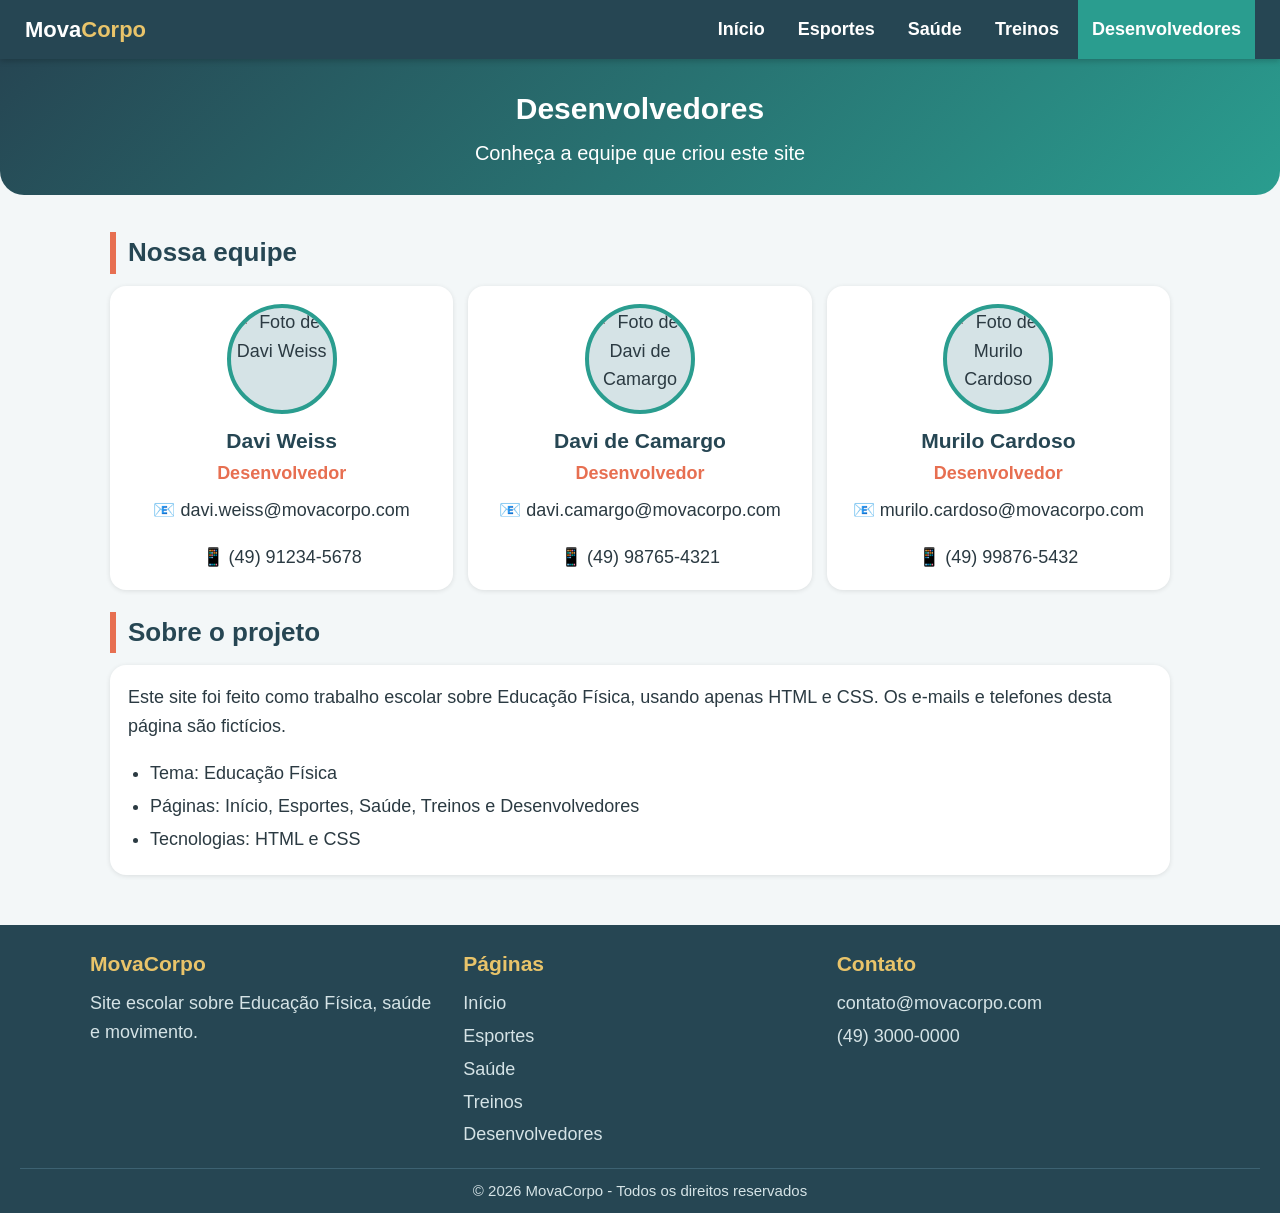
==== desenvolvedores.html @ 31c2482b "mover arquivos da pasta" ====
<!DOCTYPE html>
<html lang="pt-br">
<head>
  <meta charset="UTF-8">
  <meta name="viewport" content="width=device-width, initial-scale=1.0">
  <title>MovaCorpo - Desenvolvedores</title>
  <link rel="stylesheet" href="style.css">
</head>
<body>

  <header class="topo">
    <div class="logo">Mova<span>Corpo</span></div>
    <nav class="menu">
      <a href="index.html" >Início</a>
      <a href="esportes.html" >Esportes</a>
      <a href="saude.html" >Saúde</a>
      <a href="treinos.html" >Treinos</a>
      <a href="desenvolvedores.html" class="ativo">Desenvolvedores</a>
    </nav>
  </header>

  <section class="banner pequeno">
    <h1>Desenvolvedores</h1>
    <p>Conheça a equipe que criou este site</p>
  </section>

  <main>

    <h2 class="titulo-secao">Nossa equipe</h2>
    <div class="cartoes">

      <div class="dev">
        <img class="foto-perfil" src="imagens/davi-weiss.jpg" alt="Foto de Davi Weiss">
        <h3>Davi Weiss</h3>
        <p class="funcao">Desenvolvedor</p>
        <p>📧 davi.weiss@movacorpo.com</p>
        <p>📱 (49) 91234-5678</p>
      </div>

      <div class="dev">
        <img class="foto-perfil" src="imagens/davi-camargo.jpg" alt="Foto de Davi de Camargo">
        <h3>Davi de Camargo</h3>
        <p class="funcao">Desenvolvedor</p>
        <p>📧 davi.camargo@movacorpo.com</p>
        <p>📱 (49) 98765-4321</p>
      </div>

      <div class="dev">
        <img class="foto-perfil" src="imagens/murilo-cardoso.jpg" alt="Foto de Murilo Cardoso">
        <h3>Murilo Cardoso</h3>
        <p class="funcao">Desenvolvedor</p>
        <p>📧 murilo.cardoso@movacorpo.com</p>
        <p>📱 (49) 99876-5432</p>
      </div>

    </div>

    <h2 class="titulo-secao">Sobre o projeto</h2>
    <div class="caixa">
      <p>
        Este site foi feito como trabalho escolar sobre Educação Física, usando
        apenas HTML e CSS. Os e-mails e telefones desta página são fictícios.
      </p>
      <ul>
        <li>Tema: Educação Física</li>
        <li>Páginas: Início, Esportes, Saúde, Treinos e Desenvolvedores</li>
        <li>Tecnologias: HTML e CSS</li>
      </ul>
    </div>

  </main>

  <footer class="rodape">
    <div class="rodape-colunas">
      <div>
        <h3>MovaCorpo</h3>
        <p>Site escolar sobre Educação Física, saúde e movimento.</p>
      </div>
      <div>
        <h3>Páginas</h3>
        <a href="index.html">Início</a>
        <a href="esportes.html">Esportes</a>
        <a href="saude.html">Saúde</a>
        <a href="treinos.html">Treinos</a>
        <a href="desenvolvedores.html">Desenvolvedores</a>
      </div>
      <div>
        <h3>Contato</h3>
        <p>contato@movacorpo.com</p>
        <p>(49) 3000-0000</p>
      </div>
    </div>
    <div class="copyright">&copy; 2026 MovaCorpo - Todos os direitos reservados</div>
  </footer>
</body>
</html>
---- style.css ----
/* =========================================
   PALETA DE CORES (harmônica)
   azul-petróleo: #264653   verde-água: #2a9d8f
   azul:          #1d6fa5   amarelo:    #e9c46a
   terracota:     #e76f51   fundo:      #f3f7f8
   ========================================= */

* {
  box-sizing: border-box;
}

html {
  background-color: #f3f7f8;
  color-scheme: light;
}

body {
  margin: 0;
  font-family: Arial, Helvetica, sans-serif;
  background-color: #f3f7f8;
  color: #2b3a42;
  font-size: 18px;
  line-height: 1.6;
}

h1, h2, h3 {
  margin-top: 0;
}

p {
  margin-top: 0;
}

/* ===== TOPO (logo + menu) ===== */
.topo {
  background-color: #264653;
  position: sticky;
  top: 0;
  z-index: 10;
  display: flex;
  justify-content: space-between;
  align-items: center;
  flex-wrap: wrap;
  padding: 0 25px;
  box-shadow: 0 2px 6px rgba(0, 0, 0, 0.2);
}

.logo {
  color: white;
  font-size: 22px;
  font-weight: bold;
  padding: 12px 0;
}

.logo span {
  color: #e9c46a;
}

.menu a {
  display: inline-block;
  color: white;
  text-decoration: none;
  padding: 15px 14px;
  font-weight: bold;
}

.menu a:hover {
  background-color: #2a9d8f;
}

.menu a.ativo {
  background-color: #2a9d8f;
}

/* ===== BANNER PRINCIPAL ===== */
.banner {
  background: linear-gradient(135deg, #264653, #2a9d8f);
  color: white;
  text-align: center;
  padding: 40px 20px;
  border-radius: 0 0 24px 24px;
}

.banner h1 {
  font-size: 36px;
  margin-bottom: 8px;
}

.banner p {
  font-size: 20px;
  max-width: 650px;
  margin: 0 auto 18px auto;
}

/* variações do banner (tons parecidos) */
.banner.azul  { background: linear-gradient(135deg, #1d6fa5, #2a9d8f); }
.banner.verde { background: linear-gradient(135deg, #2a9d8f, #52b69a); }
.banner.roxo  { background: linear-gradient(135deg, #264653, #1d6fa5); }

.banner.pequeno {
  padding: 26px 20px;
}

.banner.pequeno h1 {
  font-size: 30px;
  margin-bottom: 4px;
}

.banner.pequeno p {
  margin-bottom: 0;
}

/* ===== BOTÕES ===== */
.botao {
  display: inline-block;
  background-color: #e9c46a;
  color: #264653;
  text-decoration: none;
  font-weight: bold;
  padding: 10px 24px;
  border-radius: 25px;
  margin: 4px;
}

.botao:hover {
  background-color: #f1d58c;
}

.botao.laranja {
  background-color: #e76f51;
  color: white;
}

.botao.laranja:hover {
  background-color: #ee8b72;
}

/* ===== CONTEÚDO ===== */
main {
  max-width: 1100px;
  margin: 0 auto;
  padding: 15px 20px;
}

.titulo-secao {
  color: #264653;
  font-size: 26px;
  margin-top: 22px;
  margin-bottom: 12px;
  padding-left: 12px;
  border-left: 6px solid #e76f51;
}

.caixa {
  background-color: white;
  padding: 18px;
  margin-bottom: 15px;
  border-radius: 16px;
  box-shadow: 0 1px 5px rgba(0, 0, 0, 0.1);
}

.caixa p:last-child {
  margin-bottom: 0;
}

/* ===== IMAGENS ===== */
img {
  width: 100%;
  height: 190px;
  object-fit: cover;
  border-radius: 16px;
  background-color: #d5e3e6;
  margin-bottom: 10px;
}

/* ===== NÚMEROS (estatísticas) ===== */
.numeros {
  display: flex;
  flex-wrap: wrap;
  gap: 12px;
  margin: 10px 0 5px 0;
}

.numero {
  flex: 1;
  min-width: 180px;
  color: white;
  text-align: center;
  padding: 14px;
  border-radius: 16px;
}

.numero strong {
  display: block;
  font-size: 30px;
}

.cor-laranja { background-color: #e76f51; }
.cor-azul    { background-color: #1d6fa5; }
.cor-verde   { background-color: #2a9d8f; }
.cor-roxo    { background-color: #264653; }

/* ===== CARTÕES ===== */
.cartoes {
  display: flex;
  flex-wrap: wrap;
  gap: 15px;
  margin-bottom: 15px;
}

.cartao {
  flex: 1;
  min-width: 200px;
  background-color: white;
  padding: 16px;
  border-radius: 16px;
  box-shadow: 0 1px 5px rgba(0, 0, 0, 0.1);
  border-top: 5px solid #1d6fa5;
}

.cartao:hover {
  transform: translateY(-3px);
}

.cartao.laranja { border-top-color: #e76f51; }
.cartao.verde   { border-top-color: #2a9d8f; }
.cartao.amarelo { border-top-color: #e9c46a; }
.cartao.roxo    { border-top-color: #264653; }

.cartao h3 {
  color: #264653;
  margin-bottom: 4px;
}

.cartao p {
  margin-bottom: 0;
}

.emoji {
  font-size: 30px;
  display: block;
  margin-bottom: 4px;
}

/* ===== CARTÕES COM IMAGEM (esportes) ===== */
.galeria {
  display: flex;
  flex-wrap: wrap;
  gap: 15px;
  margin-bottom: 15px;
}

.item {
  flex: 1;
  min-width: 220px;
  background-color: white;
  padding: 12px;
  border-radius: 16px;
  box-shadow: 0 1px 5px rgba(0, 0, 0, 0.1);
}

.item img {
  height: 150px;
}

.item h3 {
  color: #264653;
  margin-bottom: 4px;
}

.item p {
  margin-bottom: 8px;
}

.etiqueta {
  display: inline-block;
  background-color: #2a9d8f;
  color: white;
  font-size: 14px;
  padding: 2px 10px;
  border-radius: 20px;
  margin-right: 4px;
}

.etiqueta.azul {
  background-color: #1d6fa5;
}

/* ===== DESTAQUE (frase) ===== */
.destaque {
  background-color: #fbf1d3;
  border-left: 6px solid #e9c46a;
  color: #264653;
  padding: 14px 18px;
  border-radius: 12px;
  font-size: 20px;
  font-style: italic;
  margin-bottom: 15px;
}

/* ===== TABELA ===== */
table {
  width: 100%;
  border-collapse: collapse;
  background-color: white;
  border-radius: 16px;
  overflow: hidden;
  box-shadow: 0 1px 5px rgba(0, 0, 0, 0.1);
  margin-bottom: 15px;
}

th {
  background-color: #264653;
  color: white;
  padding: 10px 12px;
  text-align: left;
}

td {
  padding: 8px 12px;
  border-bottom: 1px solid #e3ecee;
}

tr:nth-child(even) td {
  background-color: #eef6f6;
}

/* ===== LISTAS ===== */
ul, ol {
  margin: 0;
  padding-left: 22px;
}

li {
  margin-bottom: 4px;
}

/* ===== DESENVOLVEDORES ===== */
.dev {
  flex: 1;
  min-width: 240px;
  background-color: white;
  text-align: center;
  padding: 18px;
  border-radius: 16px;
  box-shadow: 0 1px 5px rgba(0, 0, 0, 0.1);
}

.dev .foto {
  width: 80px;
  height: 80px;
  line-height: 80px;
  margin: 0 auto 10px auto;
  border-radius: 50%;
  color: white;
  font-size: 30px;
  font-weight: bold;
}

.dev h3 {
  margin-bottom: 2px;
  color: #264653;
}

.dev .funcao {
  color: #e76f51;
  font-weight: bold;
  margin-bottom: 8px;
}

.dev p:last-child {
  margin-bottom: 0;
}

/* ===== RODAPÉ ===== */
.rodape {
  background-color: #264653;
  color: #d5e3e6;
  margin-top: 20px;
  padding: 22px 20px 0 20px;
}

.rodape-colunas {
  max-width: 1100px;
  margin: 0 auto;
  display: flex;
  flex-wrap: wrap;
  gap: 20px;
  justify-content: space-between;
}

.rodape-colunas div {
  flex: 1;
  min-width: 200px;
}

.rodape h3 {
  color: #e9c46a;
  margin-bottom: 8px;
}

.rodape p {
  margin-bottom: 4px;
}

.rodape a {
  color: #d5e3e6;
  text-decoration: none;
  display: block;
  margin-bottom: 4px;
}

.rodape a:hover {
  color: #e9c46a;
}

.copyright {
  text-align: center;
  border-top: 1px solid #3d6272;
  margin-top: 15px;
  padding: 10px;
  font-size: 15px;
}

/* ===== CELULAR ===== */
@media (max-width: 700px) {
  .banner h1 {
    font-size: 26px;
  }
  .menu a {
    padding: 10px;
  }
}

/* ===== FOTO DE PERFIL (desenvolvedores) ===== */
.foto-perfil {
  display: block;
  width: 110px;
  height: 110px;
  margin: 0 auto 10px auto;
  border-radius: 50%;
  object-fit: cover;
  border: 4px solid #2a9d8f;
}

/* ===== EFEITO AO PASSAR O MOUSE (Por que se exercitar?) ===== */
.zoom .cartao {
  transition: transform 0.25s, box-shadow 0.25s;
}

.zoom .cartao:hover {
  transform: scale(1.08);
  box-shadow: 0 10px 25px rgba(0, 0, 0, 0.3);
  position: relative;
  z-index: 2;
}
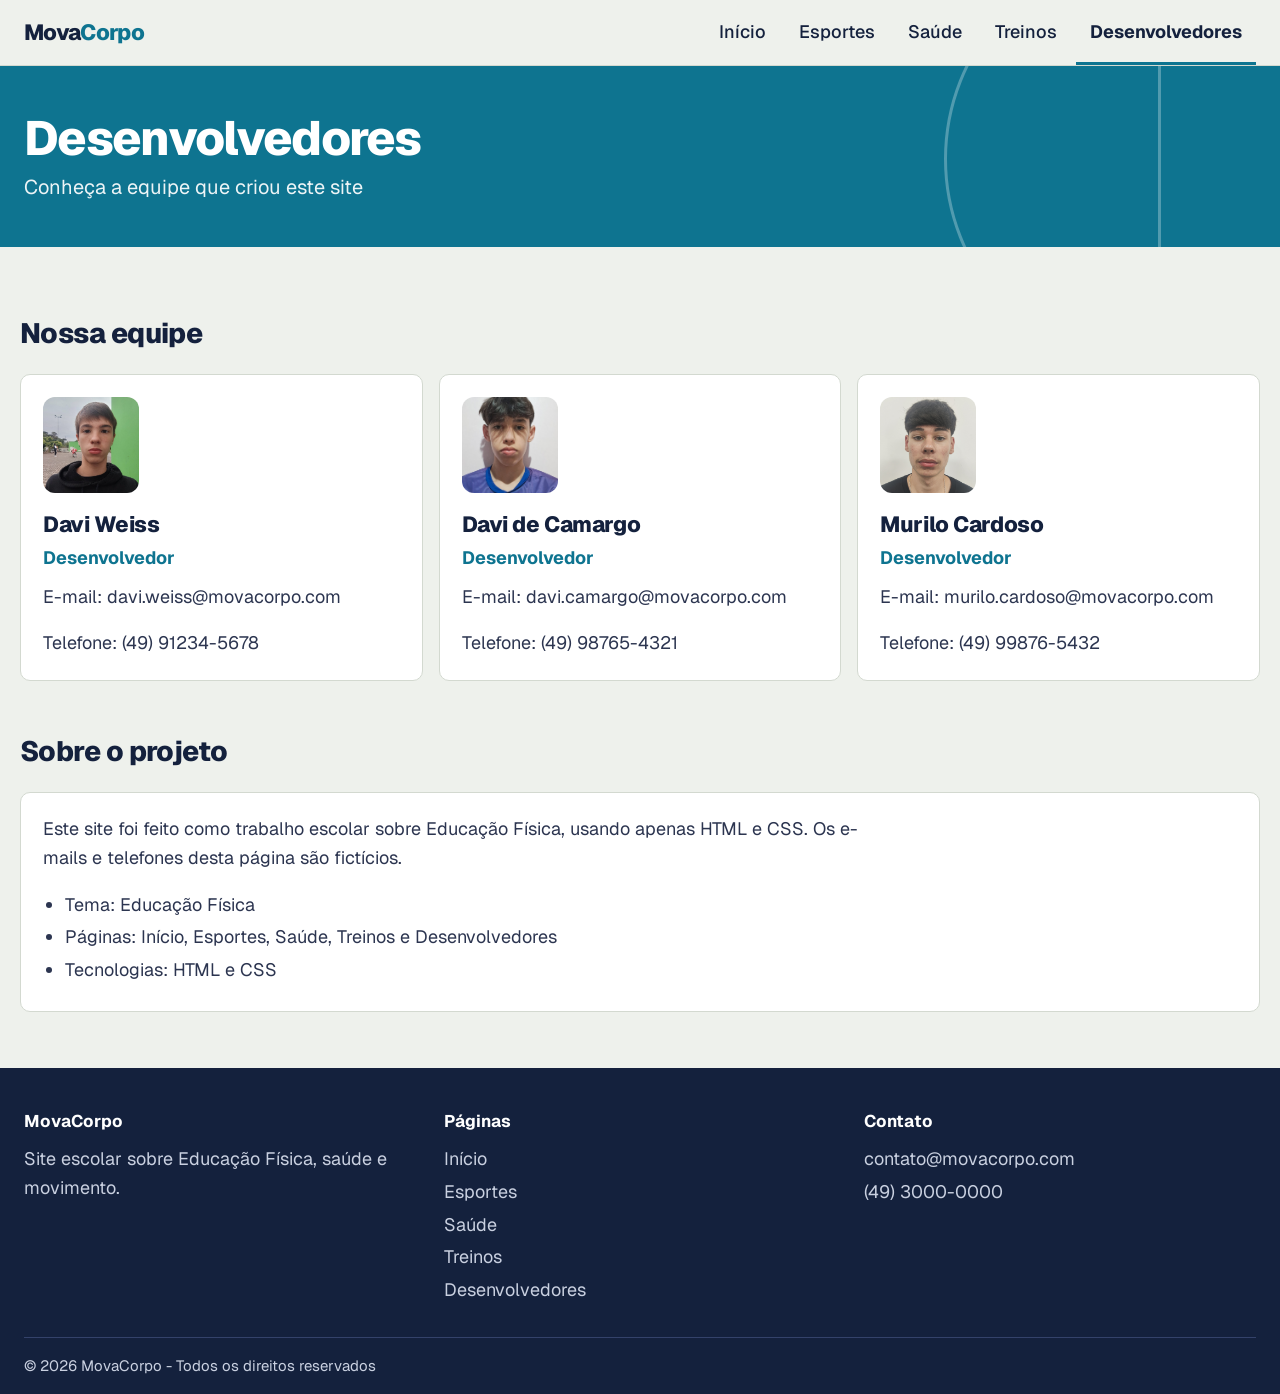
==== commit bff30003: "Add files via upload" ====
--- a/desenvolvedores.html
+++ b/desenvolvedores.html
@@ -30,27 +30,27 @@
     <div class="cartoes">
 
       <div class="dev">
-        <img class="foto-perfil" src="imagens/davi-weiss.jpg" alt="Foto de Davi Weiss">
+        <img class="foto-perfil" src="imagens/daviw.jpeg" alt="Foto de Davi Weiss">
         <h3>Davi Weiss</h3>
         <p class="funcao">Desenvolvedor</p>
-        <p>📧 davi.weiss@movacorpo.com</p>
-        <p>📱 (49) 91234-5678</p>
+        <p>E-mail: davi.weiss@movacorpo.com</p>
+        <p>Telefone: (49) 91234-5678</p>
       </div>
 
       <div class="dev">
-        <img class="foto-perfil" src="imagens/davi-camargo.jpg" alt="Foto de Davi de Camargo">
+        <img class="foto-perfil" src="imagens/davic.jpeg" alt="Foto de Davi de Camargo">
         <h3>Davi de Camargo</h3>
         <p class="funcao">Desenvolvedor</p>
-        <p>📧 davi.camargo@movacorpo.com</p>
-        <p>📱 (49) 98765-4321</p>
+        <p>E-mail: davi.camargo@movacorpo.com</p>
+        <p>Telefone: (49) 98765-4321</p>
       </div>
 
       <div class="dev">
-        <img class="foto-perfil" src="imagens/murilo-cardoso.jpg" alt="Foto de Murilo Cardoso">
+        <img class="foto-perfil" src="imagens/murilo.jpg" alt="Foto de Murilo Cardoso">
         <h3>Murilo Cardoso</h3>
         <p class="funcao">Desenvolvedor</p>
-        <p>📧 murilo.cardoso@movacorpo.com</p>
-        <p>📱 (49) 99876-5432</p>
+        <p>E-mail: murilo.cardoso@movacorpo.com</p>
+        <p>Telefone: (49) 99876-5432</p>
       </div>
 
     </div>
--- a/style.css
+++ b/style.css
@@ -1,109 +1,168 @@
-/* =========================================
-   PALETA DE CORES (harmônica)
-   azul-petróleo: #264653   verde-água: #2a9d8f
-   azul:          #1d6fa5   amarelo:    #e9c46a
-   terracota:     #e76f51   fundo:      #f3f7f8
-   ========================================= */
+@import url("https://fonts.googleapis.com/css2?family=Geist:wght@400;500;700;800&display=swap");
+
+/* ===== CORES E FONTE (mude aqui para trocar o site inteiro) ===== */
+:root {
+  --fundo: #eef1ec;
+  --papel: #ffffff;
+  --tinta: #14213d;
+  --texto: #2c3550;
+  --linha: #d3d9d0;
+  --bola: #ff6b1a;
+  --quadra: #17704a;
+  --azul: #1f4fd8;
+  --fonte: "Geist", system-ui, Arial, sans-serif;
+  --largura: 1500px;
+  --lateral: max(24px, calc((100% - var(--largura)) / 2 + 20px));
+
+  /* cor da página (padrão = Início) */
+  --cor: #1f4fd8;
+}
+
+/* ===== COR DE CADA PÁGINA (muda sozinha pelo item ativo do menu) ===== */
+body:has(a.ativo[href="esportes.html"])       { --cor: #c2410c; }
+body:has(a.ativo[href="saude.html"])          { --cor: #17704a; }
+body:has(a.ativo[href="treinos.html"])        { --cor: #5b35b0; }
+body:has(a.ativo[href="desenvolvedores.html"]) { --cor: #0e7490; }
 
 * {
   box-sizing: border-box;
 }
 
 html {
-  background-color: #f3f7f8;
+  background-color: var(--fundo);
   color-scheme: light;
 }
 
 body {
   margin: 0;
-  font-family: Arial, Helvetica, sans-serif;
-  background-color: #f3f7f8;
-  color: #2b3a42;
+  font-family: var(--fonte);
+  background-color: var(--fundo);
+  color: var(--texto);
   font-size: 18px;
   line-height: 1.6;
 }
 
 h1, h2, h3 {
   margin-top: 0;
+  color: var(--tinta);
 }
 
 p {
   margin-top: 0;
 }
 
+a:focus-visible,
+iframe:focus-visible {
+  outline: 3px solid var(--bola);
+  outline-offset: 2px;
+}
+
 /* ===== TOPO (logo + menu) ===== */
 .topo {
-  background-color: #264653;
   position: sticky;
   top: 0;
-  z-index: 10;
+  z-index: 20;
   display: flex;
   justify-content: space-between;
   align-items: center;
   flex-wrap: wrap;
-  padding: 0 25px;
-  box-shadow: 0 2px 6px rgba(0, 0, 0, 0.2);
+  padding: 0 var(--lateral);
+  background-color: var(--fundo);
+  border-bottom: 1px solid var(--linha);
 }
 
 .logo {
-  color: white;
+  color: var(--tinta);
   font-size: 22px;
-  font-weight: bold;
-  padding: 12px 0;
+  font-weight: 800;
+  letter-spacing: -0.03em;
+  padding: 14px 0;
 }
 
 .logo span {
-  color: #e9c46a;
+  color: var(--cor);
 }
 
 .menu a {
   display: inline-block;
+  color: var(--tinta);
+  text-decoration: none;
+  font-weight: 500;
+  padding: 18px 14px 15px 14px;
+  border-bottom: 3px solid transparent;
+}
+
+.menu a:hover {
+  border-bottom-color: var(--linha);
+}
+
+.menu a.ativo {
+  font-weight: 700;
+  border-bottom-color: var(--cor);
+}
+
+/* ===== BANNER (quadra: linhas brancas ao fundo) ===== */
+.banner {
+  position: relative;
+  overflow: hidden;
+  background-color: var(--cor);
   color: white;
-  text-decoration: none;
-  padding: 15px 14px;
-  font-weight: bold;
-}
-
-.menu a:hover {
-  background-color: #2a9d8f;
-}
-
-.menu a.ativo {
-  background-color: #2a9d8f;
-}
-
-/* ===== BANNER PRINCIPAL ===== */
-.banner {
-  background: linear-gradient(135deg, #264653, #2a9d8f);
+  padding: 76px var(--lateral) 68px var(--lateral);
+}
+
+.banner::before {
+  content: "";
+  position: absolute;
+  top: 50%;
+  right: -90px;
+  width: 420px;
+  height: 420px;
+  margin-top: -210px;
+  border: 3px solid rgba(255, 255, 255, 0.28);
+  border-radius: 50%;
+}
+
+.banner::after {
+  content: "";
+  position: absolute;
+  top: 0;
+  bottom: 0;
+  right: 119px;
+  width: 3px;
+  background-color: rgba(255, 255, 255, 0.28);
+}
+
+.banner > * {
+  position: relative;
+  z-index: 1;
+}
+
+.banner h1 {
   color: white;
-  text-align: center;
-  padding: 40px 20px;
-  border-radius: 0 0 24px 24px;
-}
-
-.banner h1 {
-  font-size: 36px;
-  margin-bottom: 8px;
+  font-size: clamp(38px, 6vw, 68px);
+  line-height: 1.02;
+  font-weight: 800;
+  letter-spacing: -0.035em;
+  max-width: 14ch;
+  margin-bottom: 16px;
 }
 
 .banner p {
   font-size: 20px;
-  max-width: 650px;
-  margin: 0 auto 18px auto;
-}
-
-/* variações do banner (tons parecidos) */
-.banner.azul  { background: linear-gradient(135deg, #1d6fa5, #2a9d8f); }
-.banner.verde { background: linear-gradient(135deg, #2a9d8f, #52b69a); }
-.banner.roxo  { background: linear-gradient(135deg, #264653, #1d6fa5); }
+  max-width: 46ch;
+  margin: 0 0 28px 0;
+  color: rgba(255, 255, 255, 0.92);
+}
 
 .banner.pequeno {
-  padding: 26px 20px;
+  padding-top: 48px;
+  padding-bottom: 44px;
 }
 
 .banner.pequeno h1 {
-  font-size: 30px;
-  margin-bottom: 4px;
+  font-size: clamp(32px, 5vw, 48px);
+  max-width: none;
+  margin-bottom: 8px;
 }
 
 .banner.pequeno p {
@@ -113,216 +172,228 @@
 /* ===== BOTÕES ===== */
 .botao {
   display: inline-block;
-  background-color: #e9c46a;
-  color: #264653;
+  background-color: white;
+  color: var(--tinta);
   text-decoration: none;
-  font-weight: bold;
-  padding: 10px 24px;
-  border-radius: 25px;
-  margin: 4px;
+  font-weight: 700;
+  padding: 11px 22px;
+  border-radius: 6px;
+  margin: 0 8px 8px 0;
 }
 
 .botao:hover {
-  background-color: #f1d58c;
+  background-color: #eceff7;
 }
 
 .botao.laranja {
-  background-color: #e76f51;
-  color: white;
+  background-color: var(--bola);
+  color: var(--tinta);
 }
 
 .botao.laranja:hover {
-  background-color: #ee8b72;
+  background-color: #ff8a4a;
 }
 
 /* ===== CONTEÚDO ===== */
 main {
-  max-width: 1100px;
+  max-width: var(--largura);
   margin: 0 auto;
-  padding: 15px 20px;
+  padding: 16px 20px 40px 20px;
 }
 
 .titulo-secao {
-  color: #264653;
-  font-size: 26px;
-  margin-top: 22px;
-  margin-bottom: 12px;
-  padding-left: 12px;
-  border-left: 6px solid #e76f51;
+  font-size: 28px;
+  font-weight: 800;
+  letter-spacing: -0.02em;
+  margin-top: 48px;
+  margin-bottom: 18px;
 }
 
 .caixa {
-  background-color: white;
-  padding: 18px;
-  margin-bottom: 15px;
-  border-radius: 16px;
-  box-shadow: 0 1px 5px rgba(0, 0, 0, 0.1);
+  background-color: var(--papel);
+  border: 1px solid var(--linha);
+  padding: 22px;
+  margin-bottom: 16px;
+  border-radius: 10px;
+}
+
+.caixa p {
+  max-width: 70ch;
 }
 
 .caixa p:last-child {
   margin-bottom: 0;
 }
 
-/* ===== IMAGENS ===== */
 img {
   width: 100%;
   height: 190px;
   object-fit: cover;
-  border-radius: 16px;
+  border-radius: 6px;
   background-color: #d5e3e6;
-  margin-bottom: 10px;
-}
-
-/* ===== NÚMEROS (estatísticas) ===== */
+  margin-bottom: 12px;
+}
+
+/* ===== NÚMEROS (faixa com divisórias) ===== */
 .numeros {
-  display: flex;
-  flex-wrap: wrap;
-  gap: 12px;
-  margin: 10px 0 5px 0;
+  display: grid;
+  grid-template-columns: repeat(auto-fit, minmax(170px, 1fr));
+  margin: 36px 0 0 0;
+  border-top: 2px solid var(--cor);
 }
 
 .numero {
-  flex: 1;
-  min-width: 180px;
-  color: white;
-  text-align: center;
-  padding: 14px;
-  border-radius: 16px;
+  padding: 18px 16px 6px 0;
+  color: var(--texto);
 }
 
 .numero strong {
   display: block;
-  font-size: 30px;
-}
-
-.cor-laranja { background-color: #e76f51; }
-.cor-azul    { background-color: #1d6fa5; }
-.cor-verde   { background-color: #2a9d8f; }
-.cor-roxo    { background-color: #264653; }
+  color: var(--tinta);
+  font-size: 44px;
+  font-weight: 800;
+  line-height: 1;
+  letter-spacing: -0.04em;
+  margin-bottom: 6px;
+}
 
 /* ===== CARTÕES ===== */
 .cartoes {
   display: flex;
   flex-wrap: wrap;
-  gap: 15px;
-  margin-bottom: 15px;
+  gap: 16px;
+  margin-bottom: 16px;
 }
 
 .cartao {
   flex: 1;
   min-width: 200px;
-  background-color: white;
-  padding: 16px;
-  border-radius: 16px;
-  box-shadow: 0 1px 5px rgba(0, 0, 0, 0.1);
-  border-top: 5px solid #1d6fa5;
+  background-color: var(--papel);
+  padding: 20px;
+  border: 1px solid var(--linha);
+  border-top: 4px solid var(--cor);
+  border-radius: 10px;
+  transition: transform 0.2s ease;
 }
 
 .cartao:hover {
   transform: translateY(-3px);
 }
 
-.cartao.laranja { border-top-color: #e76f51; }
-.cartao.verde   { border-top-color: #2a9d8f; }
-.cartao.amarelo { border-top-color: #e9c46a; }
-.cartao.roxo    { border-top-color: #264653; }
+.cartao.laranja { border-top-color: var(--bola); }
+.cartao.verde   { border-top-color: var(--quadra); }
+.cartao.amarelo { border-top-color: var(--bola); }
+.cartao.roxo    { border-top-color: var(--tinta); }
 
 .cartao h3 {
-  color: #264653;
-  margin-bottom: 4px;
+  font-size: 20px;
+  font-weight: 700;
+  letter-spacing: -0.01em;
+  margin-bottom: 6px;
 }
 
 .cartao p {
   margin-bottom: 0;
 }
 
-.emoji {
-  font-size: 30px;
-  display: block;
-  margin-bottom: 4px;
-}
-
-/* ===== CARTÕES COM IMAGEM (esportes) ===== */
+/* ===== ESPORTES (cartões com imagem) ===== */
 .galeria {
   display: flex;
   flex-wrap: wrap;
-  gap: 15px;
-  margin-bottom: 15px;
+  gap: 16px;
+  margin-bottom: 16px;
 }
 
 .item {
   flex: 1;
   min-width: 220px;
-  background-color: white;
-  padding: 12px;
-  border-radius: 16px;
-  box-shadow: 0 1px 5px rgba(0, 0, 0, 0.1);
+  background-color: var(--papel);
+  padding: 12px 12px 16px 12px;
+  border: 1px solid var(--linha);
+  border-radius: 10px;
 }
 
 .item img {
-  height: 150px;
+  height: 160px;
 }
 
 .item h3 {
-  color: #264653;
+  font-size: 20px;
+  font-weight: 700;
   margin-bottom: 4px;
+  padding: 0 4px;
 }
 
 .item p {
-  margin-bottom: 8px;
+  margin-bottom: 12px;
+  padding: 0 4px;
+}
+
+.item span {
+  margin-left: 4px;
 }
 
 .etiqueta {
   display: inline-block;
-  background-color: #2a9d8f;
+  color: var(--tinta);
+  border: 1px solid var(--tinta);
+  font-size: 14px;
+  font-weight: 500;
+  padding: 1px 10px;
+  border-radius: 4px;
+  margin-right: 4px;
+}
+
+.etiqueta.azul {
   color: white;
-  font-size: 14px;
-  padding: 2px 10px;
-  border-radius: 20px;
-  margin-right: 4px;
-}
-
-.etiqueta.azul {
-  background-color: #1d6fa5;
+  background-color: var(--cor);
+  border-color: var(--cor);
 }
 
 /* ===== DESTAQUE (frase) ===== */
 .destaque {
-  background-color: #fbf1d3;
-  border-left: 6px solid #e9c46a;
-  color: #264653;
-  padding: 14px 18px;
-  border-radius: 12px;
-  font-size: 20px;
-  font-style: italic;
-  margin-bottom: 15px;
+  margin: 48px 0 16px 0;
+  padding: 28px 0;
+  border-top: 2px solid var(--cor);
+  border-bottom: 1px solid var(--linha);
+  color: var(--tinta);
+  font-size: clamp(22px, 3vw, 32px);
+  font-weight: 700;
+  line-height: 1.25;
+  letter-spacing: -0.02em;
+  max-width: 34ch;
 }
 
 /* ===== TABELA ===== */
 table {
   width: 100%;
   border-collapse: collapse;
-  background-color: white;
-  border-radius: 16px;
+  background-color: var(--papel);
+  border-radius: 10px;
   overflow: hidden;
-  box-shadow: 0 1px 5px rgba(0, 0, 0, 0.1);
-  margin-bottom: 15px;
+  border: 1px solid var(--linha);
+  margin-bottom: 16px;
 }
 
 th {
-  background-color: #264653;
+  background-color: var(--cor);
   color: white;
-  padding: 10px 12px;
+  padding: 12px 16px;
   text-align: left;
+  font-weight: 700;
 }
 
 td {
-  padding: 8px 12px;
-  border-bottom: 1px solid #e3ecee;
+  padding: 10px 16px;
+  border-bottom: 1px solid var(--linha);
+}
+
+tr:last-child td {
+  border-bottom: 0;
 }
 
 tr:nth-child(even) td {
-  background-color: #eef6f6;
+  background-color: #f6f8f4;
 }
 
 /* ===== LISTAS ===== */
@@ -335,37 +406,40 @@
   margin-bottom: 4px;
 }
 
+.caixa p + ul {
+  margin-top: 12px;
+}
+
 /* ===== DESENVOLVEDORES ===== */
 .dev {
   flex: 1;
   min-width: 240px;
-  background-color: white;
-  text-align: center;
-  padding: 18px;
-  border-radius: 16px;
-  box-shadow: 0 1px 5px rgba(0, 0, 0, 0.1);
-}
-
-.dev .foto {
-  width: 80px;
-  height: 80px;
-  line-height: 80px;
-  margin: 0 auto 10px auto;
-  border-radius: 50%;
-  color: white;
-  font-size: 30px;
-  font-weight: bold;
+  background-color: var(--papel);
+  padding: 22px;
+  border: 1px solid var(--linha);
+  border-radius: 10px;
+}
+
+.foto-perfil {
+  display: block;
+  width: 96px;
+  height: 96px;
+  margin: 0 0 14px 0;
+  border-radius: 12px;
+  object-fit: cover;
 }
 
 .dev h3 {
+  font-size: 22px;
+  font-weight: 800;
+  letter-spacing: -0.02em;
   margin-bottom: 2px;
-  color: #264653;
 }
 
 .dev .funcao {
-  color: #e76f51;
-  font-weight: bold;
-  margin-bottom: 8px;
+  color: var(--cor);
+  font-weight: 700;
+  margin-bottom: 10px;
 }
 
 .dev p:last-child {
@@ -374,18 +448,15 @@
 
 /* ===== RODAPÉ ===== */
 .rodape {
-  background-color: #264653;
-  color: #d5e3e6;
-  margin-top: 20px;
-  padding: 22px 20px 0 20px;
+  background-color: var(--tinta);
+  color: #c9d0e0;
+  padding: 40px var(--lateral) 0 var(--lateral);
 }
 
 .rodape-colunas {
-  max-width: 1100px;
-  margin: 0 auto;
   display: flex;
   flex-wrap: wrap;
-  gap: 20px;
+  gap: 28px;
   justify-content: space-between;
 }
 
@@ -395,8 +466,9 @@
 }
 
 .rodape h3 {
-  color: #e9c46a;
-  margin-bottom: 8px;
+  color: white;
+  font-size: 17px;
+  margin-bottom: 10px;
 }
 
 .rodape p {
@@ -404,53 +476,178 @@
 }
 
 .rodape a {
-  color: #d5e3e6;
+  display: block;
+  color: #c9d0e0;
   text-decoration: none;
-  display: block;
   margin-bottom: 4px;
 }
 
 .rodape a:hover {
-  color: #e9c46a;
+  color: white;
+  text-decoration: underline;
 }
 
 .copyright {
-  text-align: center;
-  border-top: 1px solid #3d6272;
-  margin-top: 15px;
-  padding: 10px;
+  border-top: 1px solid #34426a;
+  margin-top: 28px;
+  padding: 16px 0;
   font-size: 15px;
 }
 
 /* ===== CELULAR ===== */
 @media (max-width: 700px) {
-  .banner h1 {
-    font-size: 26px;
-  }
   .menu a {
-    padding: 10px;
-  }
-}
-
-/* ===== FOTO DE PERFIL (desenvolvedores) ===== */
-.foto-perfil {
-  display: block;
-  width: 110px;
-  height: 110px;
-  margin: 0 auto 10px auto;
-  border-radius: 50%;
-  object-fit: cover;
-  border: 4px solid #2a9d8f;
-}
-
-/* ===== EFEITO AO PASSAR O MOUSE (Por que se exercitar?) ===== */
+    padding: 10px 10px 8px 10px;
+  }
+  .banner {
+    padding-top: 48px;
+    padding-bottom: 44px;
+  }
+  .banner::before,
+  .banner::after {
+    display: none;
+  }
+}
+
+/* =====================================================
+   FUNÇÕES (efeitos ao passar o mouse) - não mexer
+   ===================================================== */
+
+/* Início: "Por que se exercitar?" aumenta ao passar o mouse */
 .zoom .cartao {
   transition: transform 0.25s, box-shadow 0.25s;
 }
 
 .zoom .cartao:hover {
   transform: scale(1.08);
-  box-shadow: 0 10px 25px rgba(0, 0, 0, 0.3);
+  box-shadow: 0 10px 25px rgba(20, 33, 61, 0.25);
   position: relative;
   z-index: 2;
 }
+
+/* Treinos: cartões que expandem + vídeo em pé */
+.cartoes.expande {
+  display: flex;
+  flex-wrap: nowrap;
+  align-items: flex-start;
+  gap: 16px;
+}
+
+.cartoes.expande .cartao {
+  flex: 1 1 0;
+  min-width: 0;
+  min-height: 230px;
+  overflow: hidden;
+  transition: flex 0.5s ease, box-shadow 0.35s ease;
+}
+
+.cartoes.expande .cartao:hover {
+  flex: 2.2 1 0;
+  transform: none;
+  box-shadow: 0 14px 32px rgba(20, 33, 61, 0.3);
+}
+
+.video-box {
+  width: 100%;
+  max-width: 270px;
+  margin: 0 auto;
+  max-height: 0;
+  opacity: 0;
+  overflow: hidden;
+  border-radius: 10px;
+  transition: max-height 0.5s ease, opacity 0.5s ease, margin-top 0.5s ease;
+}
+
+.cartoes.expande .cartao:hover .video-box {
+  max-height: 500px;
+  opacity: 1;
+  margin-top: 14px;
+}
+
+.video-box iframe,
+.video-box video {
+  display: block;
+  width: 100%;
+  height: 100%;
+  aspect-ratio: 9 / 16;
+  border: 0;
+  border-radius: 10px;
+  background-color: #000;
+  object-fit: cover;
+  overflow: hidden;
+}
+
+/* Celular: cartões um embaixo do outro, vídeo sempre visível */
+@media (max-width: 800px) {
+  .cartoes.expande {
+    flex-wrap: wrap;
+  }
+  .cartoes.expande .cartao,
+  .cartoes.expande .cartao:hover {
+    flex: 1 1 100%;
+    min-height: 0;
+  }
+  .video-box {
+    max-height: 500px;
+    opacity: 1;
+    margin-top: 14px;
+  }
+}
+
+/* Saúde: caixa que expande + vídeo deitado */
+.caixa.expande-caixa {
+  position: relative;
+  transition: transform 0.4s ease, box-shadow 0.4s ease;
+}
+
+.caixa.expande-caixa:hover {
+  transform: scale(1.04);
+  z-index: 10;
+  box-shadow: 0 14px 32px rgba(20, 33, 61, 0.3);
+}
+
+.video-box.deitado {
+  width: 100%;
+  max-width: 560px;
+  margin: 0 auto;
+  max-height: 0;
+  opacity: 0;
+  overflow: hidden;
+  border-radius: 10px;
+  transition: max-height 0.5s ease, opacity 0.5s ease, margin-top 0.5s ease;
+}
+
+.caixa.expande-caixa:hover .video-box.deitado {
+  max-height: 340px;
+  opacity: 1;
+  margin-top: 14px;
+}
+
+.video-box.deitado iframe,
+.video-box.deitado video {
+  display: block;
+  width: 100%;
+  height: auto;
+  aspect-ratio: 16 / 9;
+  border: 0;
+  border-radius: 10px;
+  background-color: #000;
+}
+
+@media (max-width: 800px) {
+  .caixa.expande-caixa:hover {
+    transform: none;
+  }
+  .video-box.deitado {
+    max-height: 340px;
+    opacity: 1;
+    margin-top: 14px;
+  }
+}
+
+/* Quem prefere menos movimento não vê as animações */
+@media (prefers-reduced-motion: reduce) {
+  * {
+    transition: none !important;
+  }
+}
